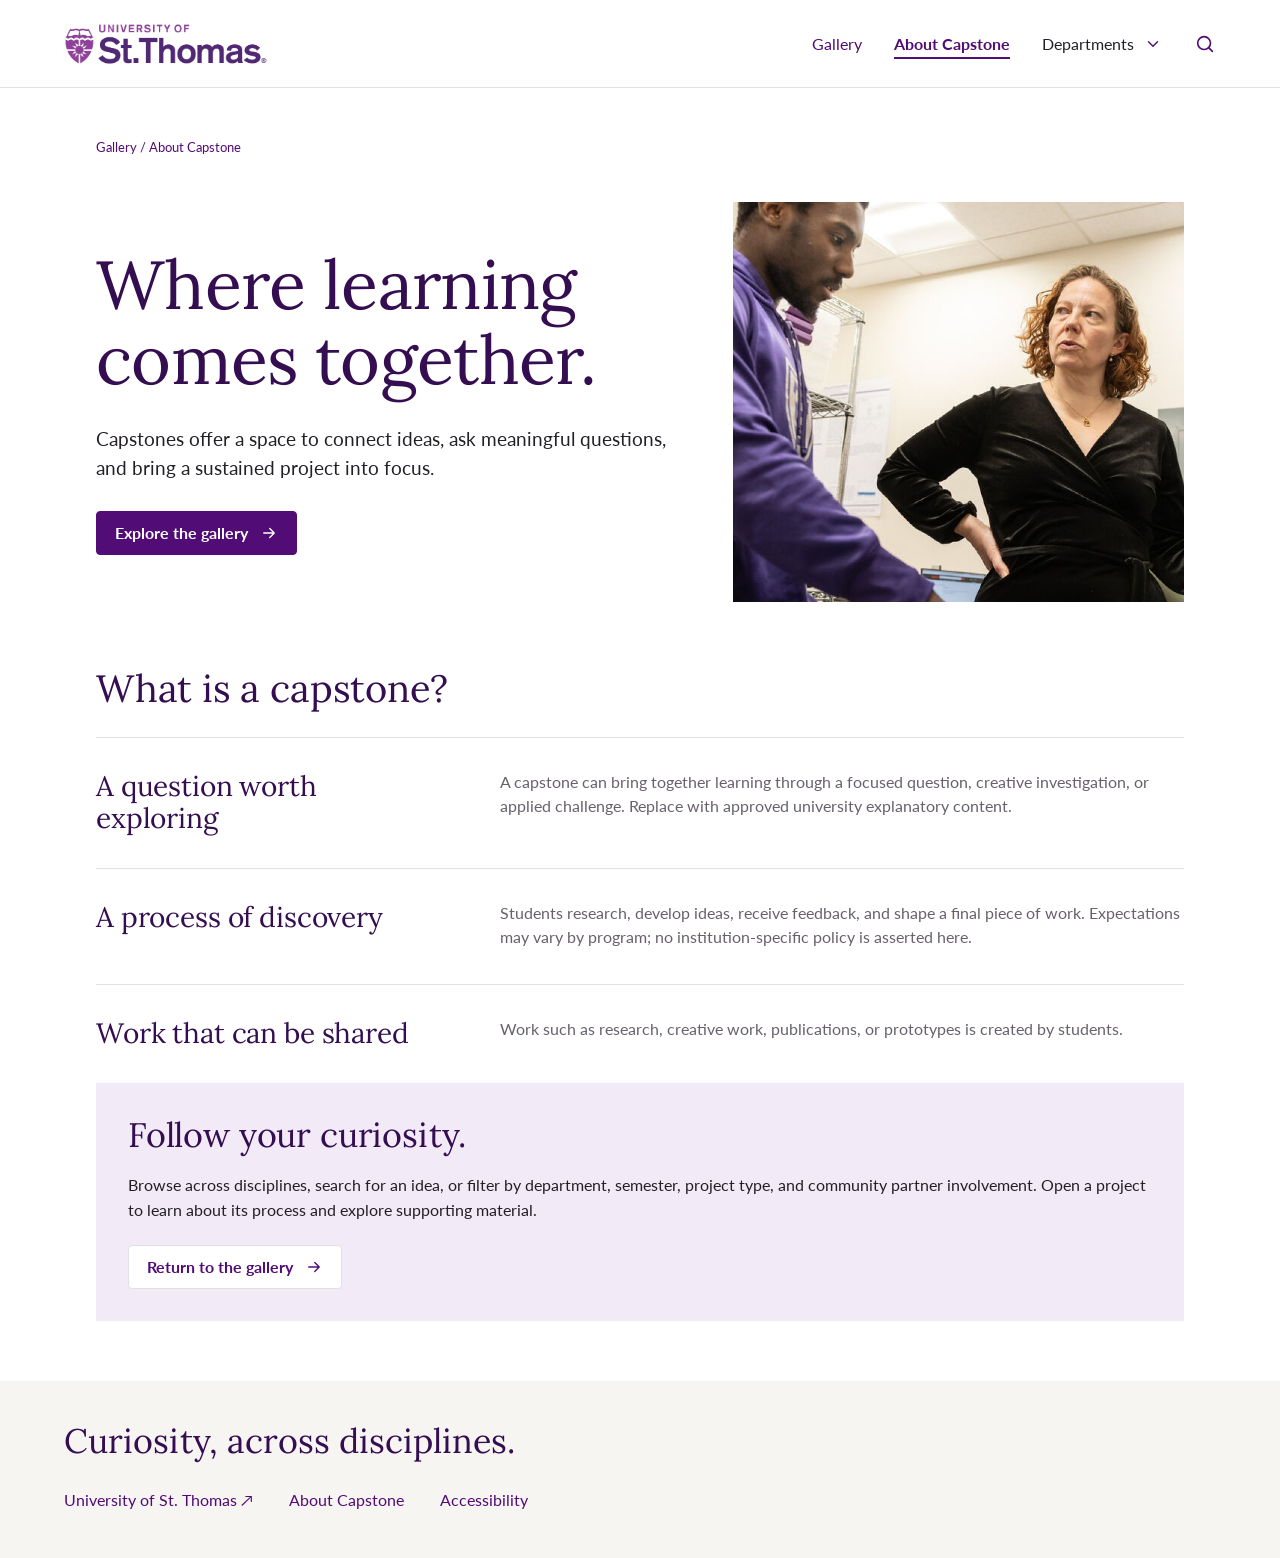
==== about.html @ 4a7b5af1 "Move site files to the top of the repo" ====
<!doctype html>
<html lang="en">
<head>
  <meta charset="utf-8">
  <meta name="viewport" content="width=device-width, initial-scale=1">
  <title>About Capstone · University of St. Thomas</title>
  <meta name="description" content="Explore student capstone work at the University of St. Thomas.">
  <link rel="preconnect" href="https://fonts.googleapis.com">
  <link rel="preconnect" href="https://fonts.gstatic.com" crossorigin>
  <link href="https://fonts.googleapis.com/css2?family=Lato:wght@400;700&family=Lora:wght@400;500&display=swap" rel="stylesheet">
  <link rel="stylesheet" href="css/style.css">
</head>
<body data-page="about">
  <a class="skip-link" href="#main">Skip to content</a>

  <header class="site-header">
    <div class="container header-inner">
      <a class="brand" href="index.html" aria-label="Capstone Gallery home">
        <img src="images/ust-logo.png" alt="University of St. Thomas">
      </a>
      <nav class="site-nav" aria-label="Main">
        <a href="index.html">Gallery</a>
        <a href="about.html" class="nav-about" aria-current="page">About Capstone</a>
        <div class="menu-wrap dept-menu">
          <button type="button" class="dept-toggle" aria-expanded="false" aria-haspopup="true">Departments
            <svg viewBox="0 0 24 24" aria-hidden="true"><path d="M6 9l6 6 6-6"/></svg></button>
          <ul class="menu dept-list" hidden></ul>
        </div>
        <a class="nav-search" href="search.html" aria-label="Search projects">
          <svg viewBox="0 0 24 24" aria-hidden="true"><circle cx="11" cy="11" r="7"/><path d="M20 20l-4-4"/></svg></a>
      </nav>
    </div>
  </header>

  <main id="main" class="container about">
    <p class="crumbs"><a href="index.html">Gallery</a> / About Capstone</p>

    <section class="about-hero">
      <div>
        <h1>Where learning comes together.</h1>
        <p class="lead">Capstones offer a space to connect ideas, ask meaningful questions, and bring a sustained project into focus.</p>
        <a class="btn btn-primary" href="index.html#main">Explore the gallery <svg viewBox="0 0 24 24" aria-hidden="true"><path d="M5 12h14M13 6l6 6-6 6"/></svg></a>
      </div>
      <img src="images/sample-dialogue.jpg" alt="A student and a professor talking in a lab">
    </section>

    <section class="what">
      <h2>What is a capstone?</h2>
      <div class="what-row">
        <h3>A question worth exploring</h3>
        <p>A capstone can bring together learning through a focused question, creative investigation, or applied challenge. Replace with approved university explanatory content.</p>
      </div>
      <div class="what-row">
        <h3>A process of discovery</h3>
        <p>Students research, develop ideas, receive feedback, and shape a final piece of work. Expectations may vary by program; no institution-specific policy is asserted here.</p>
      </div>
      <div class="what-row">
        <h3>Work that can be shared</h3>
        <p>Work such as research, creative work, publications, or prototypes is created by students.</p>
      </div>
    </section>

    <section class="callout">
      <h2>Follow your curiosity.</h2>
      <p>Browse across disciplines, search for an idea, or filter by department, semester, project type, and community partner involvement. Open a project to learn about its process and explore supporting material.</p>
      <a class="btn" href="index.html#main">Return to the gallery <svg viewBox="0 0 24 24" aria-hidden="true"><path d="M5 12h14M13 6l6 6-6 6"/></svg></a>
    </section>
  </main>


  <footer class="site-footer">
    <div class="container">
      <p class="footer-title">Curiosity, across disciplines.</p>
      <nav class="footer-links" aria-label="Footer">
        <a href="https://www.stthomas.edu/" target="_blank" rel="noopener">University of St. Thomas ↗</a>
        <a href="about.html">About Capstone</a>
        <a href="https://www.stthomas.edu/accessibility/" target="_blank" rel="noopener">Accessibility</a>
      </nav>
    </div>
  </footer>

  <script src="js/main.js"></script>
</body>
</html>
---- css/style.css ----
/* ==========================================================
   Capstone Gallery — styles (matches the design mockups)
   Colors and fonts are set here. Swap for official UST
   values from University Marketing when you have them.
   ========================================================== */
:root {
  --purple: #510C76;        /* links, buttons, labels */
  --deep: #340E51;          /* headings + dark art cards */
  --ink: #242027;           /* body text */
  --muted: #68616C;         /* secondary text */
  --line: #E4DFE7;          /* borders */
  --lavender: #F2EAF6;
  --mist: #DBE6E8;
  --cream: #F7F5F2;         /* footer, filter panel, cream cards */
  --orange: #D96941;
  --white: #FFFFFF;
  --serif: "Lora", Georgia, "Times New Roman", serif;
  --sans: "Lato", "Helvetica Neue", Arial, sans-serif;
}

* { box-sizing: border-box; }
html { scroll-behavior: smooth; }
body { margin: 0; font-family: var(--sans); font-size: 16px; line-height: 1.5; color: var(--ink); background: var(--white); }
img { max-width: 100%; display: block; }
a { color: var(--purple); }
button { font: inherit; }
svg { width: 20px; height: 20px; fill: none; stroke: currentColor; stroke-width: 1.8; stroke-linecap: round; stroke-linejoin: round; flex: none; }
:focus-visible { outline: 2px solid var(--purple); outline-offset: 2px; }
[hidden] { display: none !important; }
.container { max-width: 1440px; margin: 0 auto; padding-inline: 64px; }
.sr-only { position: absolute; width: 1px; height: 1px; overflow: hidden; clip: rect(0 0 0 0); white-space: nowrap; }
.skip-link { position: absolute; left: -999px; top: 8px; background: var(--white); padding: 8px 12px; z-index: 100; }
.skip-link:focus { left: 8px; }
h1, h2, h3 { font-family: var(--serif); font-weight: 400; color: var(--deep); letter-spacing: -0.005em; }

/* ---------- Buttons ---------- */
.btn {
  display: inline-flex; align-items: center; justify-content: center; gap: 12px; height: 44px; padding: 0 18px;
  font-size: 16px; font-weight: 700; color: var(--purple); background: var(--white);
  border: 1px solid var(--line); border-radius: 4px; cursor: pointer; text-decoration: none; white-space: nowrap;
}
.btn:hover { border-color: var(--purple); }
.btn-primary, .btn[aria-expanded="true"] { background: var(--purple); border-color: var(--purple); color: var(--white); }
.btn-primary:hover { background: var(--deep); }

/* ---------- Header ---------- */
.site-header { background: var(--white); border-bottom: 1px solid var(--line); position: relative; z-index: 30; }
.header-inner { display: flex; align-items: center; justify-content: space-between; gap: 24px; height: 87px; }
.brand img { height: 42px; width: auto; }
.site-nav { display: flex; align-items: center; gap: 32px; font-size: 16px; }
.site-nav > a { text-decoration: none; color: var(--purple); }
.site-nav > a[aria-current="page"] { font-weight: 700; text-decoration: underline; text-decoration-thickness: 1.5px; text-underline-offset: 7px; }
.dept-toggle { background: none; border: 0; padding: 0; color: var(--ink); cursor: pointer; display: inline-flex; align-items: center; gap: 10px; }
.dept-toggle svg { width: 18px; height: 18px; color: var(--purple); }
.nav-search { display: inline-flex; color: var(--purple); }
.nav-search svg { width: 22px; height: 22px; }

/* Shared dropdown list (header Departments + filter menus) */
.menu-wrap, .dropdown { position: relative; }
.menu {
  position: absolute; top: calc(100% + 8px); left: 0; min-width: 100%; z-index: 40; margin: 0; padding: 4px;
  list-style: none; background: var(--white); border: 1px solid var(--line); border-radius: 4px;
  box-shadow: 0 8px 24px rgba(36, 32, 39, .08);
}
.dept-menu .menu { left: auto; right: 0; min-width: 220px; }
.menu a, .menu button {
  display: flex; justify-content: space-between; align-items: center; gap: 12px; width: 100%;
  padding: 8px 12px; border: 0; border-radius: 3px; background: none; text-align: left;
  font-size: 16px; color: var(--ink); text-decoration: none; cursor: pointer; white-space: nowrap;
}
.menu a:hover, .menu button:hover { background: var(--cream); }
.menu [aria-selected="true"] { background: var(--lavender); color: var(--purple); font-weight: 700; }
.menu svg { width: 18px; height: 18px; visibility: hidden; }
.menu [aria-selected="true"] svg { visibility: visible; }
[data-align="right"] .menu { left: auto; right: 0; }

/* Dropdown button */
.dd-btn {
  display: flex; align-items: center; justify-content: space-between; gap: 12px; width: 100%; height: 46px; padding: 0 12px;
  font-size: 16px; color: var(--ink); background: var(--white); border: 1px solid var(--line); border-radius: 4px; cursor: pointer; text-align: left;
}
.dd-btn svg { width: 18px; height: 18px; color: var(--purple); transition: transform .15s; }
.dd-btn[aria-expanded="true"] { border-color: var(--purple); box-shadow: 0 0 0 1px var(--purple); }
.dd-btn[aria-expanded="true"] svg { transform: rotate(180deg); }
.dropdown-btn .dd-btn { height: 44px; padding: 0 18px; gap: 26px; font-weight: 700; color: var(--purple); width: auto; }
.dropdown-btn .dd-btn[aria-expanded="true"] { box-shadow: none; }
.dropdown-btn .menu { min-width: 180px; }

/* ---------- Hero ---------- */
.hero { background: #2a1b2e url("../images/hero-campus.jpg") center / cover no-repeat; color: var(--white); }
.hero .container { height: 583px; display: flex; align-items: center; }
.hero-text { padding-left: 32px; padding-top: 8px; }
.eyebrow { margin: 0 0 18px; font-size: 13px; font-weight: 700; letter-spacing: .02em; text-transform: uppercase; }
.hero h1 { margin: 0; color: var(--white); font-size: 80px; line-height: 1.13; letter-spacing: -0.01em; max-width: 520px; }
.hero-sub { margin: 30px 0 34px; max-width: 800px; font-size: 19px; line-height: 1.55; }
.hero-link { display: inline-flex; align-items: center; gap: 16px; color: var(--white); font-size: 15px; font-weight: 700; text-decoration: none; }
.hero-link svg { width: 18px; height: 18px; }

/* ---------- Explore the work / toolbar ---------- */
.work { padding-top: 46px; padding-bottom: 56px; }
.work-head { display: flex; justify-content: space-between; align-items: baseline; gap: 16px; }
.work-head h2 { margin: 0; font-size: 46px; line-height: 1.2; }
.count { margin: 0; color: var(--muted); font-size: 14px; }
.toolbar { display: flex; gap: 12px; margin-top: 28px; align-items: center; }
.search {
  flex: 1; display: flex; align-items: center; gap: 14px; height: 48px; padding: 0 16px;
  border: 1px solid var(--line); border-radius: 4px; color: var(--deep);
}
.search svg { width: 20px; height: 20px; }
.search input { flex: 1; min-width: 0; border: 0; outline: none; background: transparent; font: inherit; font-size: 16px; color: var(--ink); }
.search input::placeholder { color: var(--muted); }
.search input::-webkit-search-cancel-button { display: none; }
.search:focus-within, .search.has-value { border: 2px solid var(--purple); padding: 0 15px; }
.search-clear { display: inline-flex; background: none; border: 0; padding: 4px; color: var(--purple); cursor: pointer; }
.search-clear svg { width: 18px; height: 18px; stroke-width: 2.2; }
.toolbar .btn svg { width: 22px; height: 22px; }

.chips { display: flex; flex-wrap: wrap; gap: 12px; margin-top: 28px; }
.chip {
  height: 44px; padding: 0 17px; font-size: 16px; font-weight: 700; color: var(--purple);
  background: var(--white); border: 1px solid var(--line); border-radius: 4px; cursor: pointer;
}
.chip:hover { border-color: var(--purple); }
.chip[aria-pressed="true"] { background: var(--purple); border-color: var(--purple); color: var(--white); }

/* ---------- Masonry cards ---------- */
.masonry { display: flex; gap: 24px; align-items: flex-start; margin-top: 28px; }
.m-col { flex: 1; min-width: 0; display: flex; flex-direction: column; gap: 30px; }
.masonry > .empty { flex: 1; }
.card { display: block; position: relative; color: inherit; text-decoration: none; cursor: pointer; }
.cover { position: relative; border-radius: 12px; overflow: hidden; background: var(--cream); }
.cover > img { width: 100%; height: 100%; object-fit: cover; object-position: 40% center; }
.card .cover[style] > img { position: absolute; inset: 0; }
.card:hover .cover > img { filter: brightness(1.03); }
.card-view {
  position: absolute; left: 18px; bottom: 18px; display: inline-flex; align-items: center; gap: 18px;
  padding: 10px 12px; background: var(--white); border-radius: 6px; color: var(--purple); font-size: 15px; font-weight: 700;
  opacity: 0; transition: opacity .15s ease;
}
.card-view svg { width: 18px; height: 18px; stroke-width: 2.2; }
.card:hover .card-view, .card:focus-visible .card-view { opacity: 1; }
.card-label { margin: 15px 0 0; font-size: 11.5px; font-weight: 700; text-transform: uppercase; color: var(--purple); letter-spacing: .01em; line-height: 1.3; }
.card-title { margin: 3px 0 0; font-family: var(--sans); font-size: 17.5px; font-weight: 700; color: var(--ink); line-height: 1.3; letter-spacing: 0; }
.card-meta { margin: 4px 0 0; font-size: 14.5px; color: var(--muted); }

/* Placeholder artwork (used when a project has no image) */
.art { position: absolute; inset: 0; padding: 28px 26px 22px; display: flex; flex-direction: column; color: var(--deep); }
.art-note { font-size: 10px; line-height: 1.3; text-transform: uppercase; letter-spacing: .01em; }
.art-text { margin-top: 34px; font-family: var(--serif); font-size: 36px; line-height: 1.07; white-space: pre-line; letter-spacing: -0.01em; }
.art-shapes { margin-top: auto; display: flex; align-items: center; gap: 12px; }
.art-foot { margin-top: 22px; }
.art-mist { background: var(--mist); }
.art-mist .art-shapes span { border: 1.3px solid var(--purple); border-radius: 50%; width: 50px; height: 50px; }
.art-mist .art-shapes span:nth-child(2) { width: 74px; height: 74px; }
.art-mist .art-shapes span:nth-child(3) { width: 42px; height: 42px; }
.art-lavender { background: var(--lavender); }
.art-lavender .art-shapes span { background: var(--purple); border-radius: 50%; width: 118px; height: 118px; }
.art-lavender.art-short .art-shapes span { width: 84px; height: 84px; }
.art-lavender .art-shapes span + span { display: none; }
.art-deep { background: var(--deep); color: var(--white); }
.art-deep .art-text { font-size: 31px; letter-spacing: -0.015em; }
.art-deep .art-shapes span { border: 1.3px solid rgba(255, 255, 255, .9); border-radius: 4px; width: 52px; height: 60px; }
.art-cream { background: var(--cream); }
.art-cream .art-shapes { margin-bottom: 26px; }
.art-cream .art-shapes span { flex: 1; height: 2px; background: var(--orange); }
.art-cream .art-shapes span + span { display: none; }
/* smaller art (closer look thumbnails) */
.art-sm { padding: 14px 14px 12px; }
.art-sm .art-note { font-size: 7.5px; }
.art-sm .art-text { margin-top: 14px; font-size: 18px; }
.art-sm .art-foot { margin-top: 10px; }
.art-sm.art-mist .art-shapes span { width: 26px; height: 26px; }
.art-sm.art-mist .art-shapes span:nth-child(2) { width: 38px; height: 38px; }
.art-sm.art-mist .art-shapes span:nth-child(3) { width: 22px; height: 22px; }
.art-sm.art-lavender .art-shapes span { width: 56px; height: 56px; }
.art-sm.art-deep .art-text { font-size: 18px; }
.art-sm.art-deep .art-shapes { gap: 8px; }
.art-sm.art-deep .art-shapes span { width: 26px; height: 30px; }
.art-sm.art-cream .art-shapes { margin-bottom: 12px; }

.empty { text-align: center; padding: 56px 20px; border: 1px dashed var(--line); border-radius: 12px; color: var(--muted); }
.empty p { margin: 0 0 16px; }
.more-wrap { text-align: center; margin-top: 56px; }
.more-wrap svg { width: 20px; height: 20px; }

/* ---------- Search page ---------- */
.search-page { padding-top: 54px; }
.search-head { display: flex; align-items: baseline; gap: 0; }
.search-head h1 { margin: 0; font-size: 48px; line-height: 1.2; width: 656px; flex: none; }
.crumbs-inline { margin: 0; font-size: 14px; color: var(--muted); }
.crumbs-inline a { color: var(--muted); text-decoration: none; }
.crumbs-inline a:hover { color: var(--purple); }
.search-page .toolbar { margin-top: 26px; }
.search-lg { height: 48px; }
.filters { margin-top: 24px; padding: 24px 24px 24px; background: var(--cream); border-radius: 10px; }
.filters-title { margin: 0 0 22px; font-size: 15px; font-weight: 700; }
.filters-grid { display: grid; grid-template-columns: repeat(5, 1fr); gap: 18px; }
.field { display: grid; gap: 6px; align-content: start; }
.field-label { font-size: 13px; font-weight: 700; }
.filters .menu { position: static; margin-top: 20px; box-shadow: none; }

.active-filters { display: flex; flex-wrap: wrap; gap: 10px; align-items: center; margin-top: 24px; }
.active-filters:empty { display: none; }
.pill {
  display: inline-flex; align-items: center; gap: 14px; height: 34px; padding: 0 12px;
  background: var(--lavender); color: var(--purple); border: 0; border-radius: 999px; font-size: 15px; cursor: pointer;
}
.pill svg { width: 15px; height: 15px; stroke-width: 2.4; }
.clear-all { background: none; border: 0; padding: 0 0 0 0; color: var(--purple); font-size: 15px; font-weight: 700; text-decoration: underline; text-underline-offset: 3px; cursor: pointer; }
.results-head { display: flex; justify-content: space-between; align-items: baseline; gap: 16px; margin-top: 30px; }
.results-count { margin: 0; font-size: 15px; font-weight: 700; color: var(--ink); }
.results-order { margin: 0; font-size: 14px; color: var(--muted); }
.note { margin: 24px 0 0; font-size: 14px; color: var(--muted); }
.note:empty { display: none; }
.search-page .masonry { margin-top: 22px; }

/* ---------- Project detail (popup) ---------- */
.modal {
  width: min(960px, calc(100% - 32px)); max-width: none; max-height: calc(100% - 72px); margin: 72px auto 0;
  padding: 0; border: 0; border-radius: 12px; color: var(--ink); overflow-y: auto;
}
.modal::backdrop { background: rgba(25, 18, 30, .7); }
.m-top {
  position: sticky; top: 0; z-index: 2; display: flex; justify-content: space-between; align-items: center;
  height: 68px; padding: 0 32px; background: var(--white); border-bottom: 1px solid var(--line);
}
.m-crumb { font-size: 13px; font-weight: 700; text-transform: uppercase; color: var(--purple); letter-spacing: .01em; }
.m-top .btn svg { width: 18px; height: 18px; stroke-width: 2; }
.m-head { display: grid; grid-template-columns: 360px 1fr; min-height: 350px; }
.m-head .cover { border-radius: 0; height: 100%; min-height: 350px; }
.m-intro { padding: 72px 40px 40px; }
.m-label { margin: 0; font-size: 12px; font-weight: 700; text-transform: uppercase; color: var(--purple); }
.m-intro h1 { margin: 18px 0 26px; font-size: 48px; line-height: 1.12; }
.m-summary { margin: 0; font-size: 18px; line-height: 1.45; color: var(--muted); }
.m-body { padding: 40px 40px 40px; }
.credits { padding: 20px 20px 18px; background: var(--cream); border-radius: 4px; color: var(--muted); font-size: 15px; line-height: 1.35; }
.credits strong { display: block; margin-bottom: 12px; color: var(--ink); font-size: 15px; }
.credits p { margin: 0; }
.credits small { display: block; margin-top: 12px; font-size: 12px; }
.m-body h2 { margin: 30px 0 8px; font-size: 30px; line-height: 1.2; }
.m-body > p { margin: 0; font-size: 17px; line-height: 1.42; }
.closer { display: grid; grid-template-columns: 1fr 1fr; gap: 20px; margin-top: 14px; }
.closer .cover { border-radius: 0; aspect-ratio: 430 / 205; }
.m-rule { border: 0; border-top: 1px solid var(--line); margin: 30px 0 0; }
.links { list-style: none; margin: 10px 0 0; padding: 0; }
.links a { display: flex; justify-content: space-between; align-items: center; padding: 12px 0; font-size: 16px; font-weight: 700; text-decoration: none; }
.links a span { text-decoration: underline; text-underline-offset: 3px; }
.links svg { width: 18px; height: 18px; stroke-width: 2.2; }
.m-body > p.m-small { margin: 14px 0 0; font-size: 13px; color: var(--muted); }
.m-body > p.m-small + p.m-small { margin-top: 26px; }
.m-back { margin-top: 16px; height: 44px; }
.m-back svg { width: 18px; height: 18px; }

/* ---------- About page ---------- */
.about { max-width: 1440px; padding-inline: 96px; padding-top: 50px; padding-bottom: 60px; }
.crumbs { margin: 0; font-size: 13px; color: var(--purple); }
.crumbs a { text-decoration: none; }
.about-hero { display: grid; grid-template-columns: 1fr 451px; gap: 56px; align-items: center; margin-top: 44px; }
.about-hero h1 { margin: 0; max-width: 560px; font-size: 68px; line-height: 1.1; letter-spacing: -0.01em; }
.about-hero .lead { margin: 26px 0 28px; font-size: 19px; line-height: 1.55; max-width: 700px; }
.about-hero img { width: 100%; aspect-ratio: 451 / 400; object-fit: cover; }
.about-hero .btn svg { width: 18px; height: 18px; }
.what { margin-top: 64px; }
.what h2 { margin: 0 0 26px; font-size: 38px; line-height: 1.2; }
.what-row { display: grid; grid-template-columns: 404px 1fr; border-top: 1px solid var(--line); padding: 32px 0 34px; }
.what-row h3 { margin: 0; font-size: 28px; line-height: 1.15; max-width: 340px; }
.what-row p { margin: 0; font-size: 15.5px; line-height: 1.55; color: var(--muted); }
.callout { margin-top: 0; padding: 32px 32px 32px; background: var(--lavender); }
.callout h2 { margin: 0 0 18px; font-size: 34px; line-height: 1.2; }
.callout p { margin: 0 0 22px; font-size: 16px; line-height: 1.55; max-width: 1100px; }
.callout .btn svg { width: 18px; height: 18px; }

/* ---------- Footer ---------- */
.site-footer { background: var(--cream); }
.site-footer .container { padding-top: 40px; padding-bottom: 46px; }
.footer-title { margin: 0 0 26px; font-family: var(--serif); font-size: 34px; line-height: 1.2; color: var(--deep); }
.footer-links { display: flex; flex-wrap: wrap; gap: 36px; }
.footer-links a { font-size: 16px; text-decoration: none; }
.footer-links a:hover { text-decoration: underline; }

/* ---------- Smaller screens ---------- */
@media (max-width: 1100px) {
  .filters-grid { grid-template-columns: repeat(3, 1fr); }
  .search-head { flex-wrap: wrap; gap: 8px; }
  .search-head h1 { width: auto; }
}
@media (max-width: 900px) {
  .container, .about { padding-inline: 24px; }
  .hero-text { padding-left: 0; }
  .hero h1 { font-size: 56px; }
  .about-hero { grid-template-columns: 1fr; gap: 28px; }
  .about-hero h1 { font-size: 48px; }
  .what-row { grid-template-columns: 1fr; gap: 10px; }
  .m-head { grid-template-columns: 1fr; }
  .m-head .cover { min-height: 280px; }
  .m-intro { padding: 32px 24px 8px; }
  .m-body { padding: 24px; }
}
@media (max-width: 640px) {
  .header-inner { height: auto; padding-block: 14px; flex-wrap: wrap; gap: 12px; }
  .brand img { height: 36px; }
  .site-nav { gap: 14px; font-size: 14px; flex-wrap: nowrap; }
  .dept-toggle { gap: 4px; }
  .work-head { flex-direction: column; gap: 6px; }
  .hero { background-position: 30% center; }
  .hero .container { height: auto; padding-block: 72px 56px; background: linear-gradient(90deg, rgba(30,22,44,.55), rgba(30,22,44,.15)); }
  .hero h1 { font-size: 44px; }
  .hero-sub { font-size: 17px; }
  .work-head h2, .search-head h1 { font-size: 34px; }
  .toolbar { flex-wrap: wrap; }
  .search { flex-basis: 100%; }
  .filters-grid { grid-template-columns: 1fr; }
  .m-intro h1 { font-size: 34px; }
  .m-top { padding: 0 16px; }
  .modal { margin-top: 24px; max-height: calc(100% - 24px); }
  .toolbar .btn, .dropdown-btn .dd-btn { padding: 0 14px; gap: 10px; }
  .closer { grid-template-columns: 1fr; }
  .footer-links { gap: 20px; }
}
@media (prefers-reduced-motion: reduce) { html { scroll-behavior: auto; } * { transition: none !important; } }
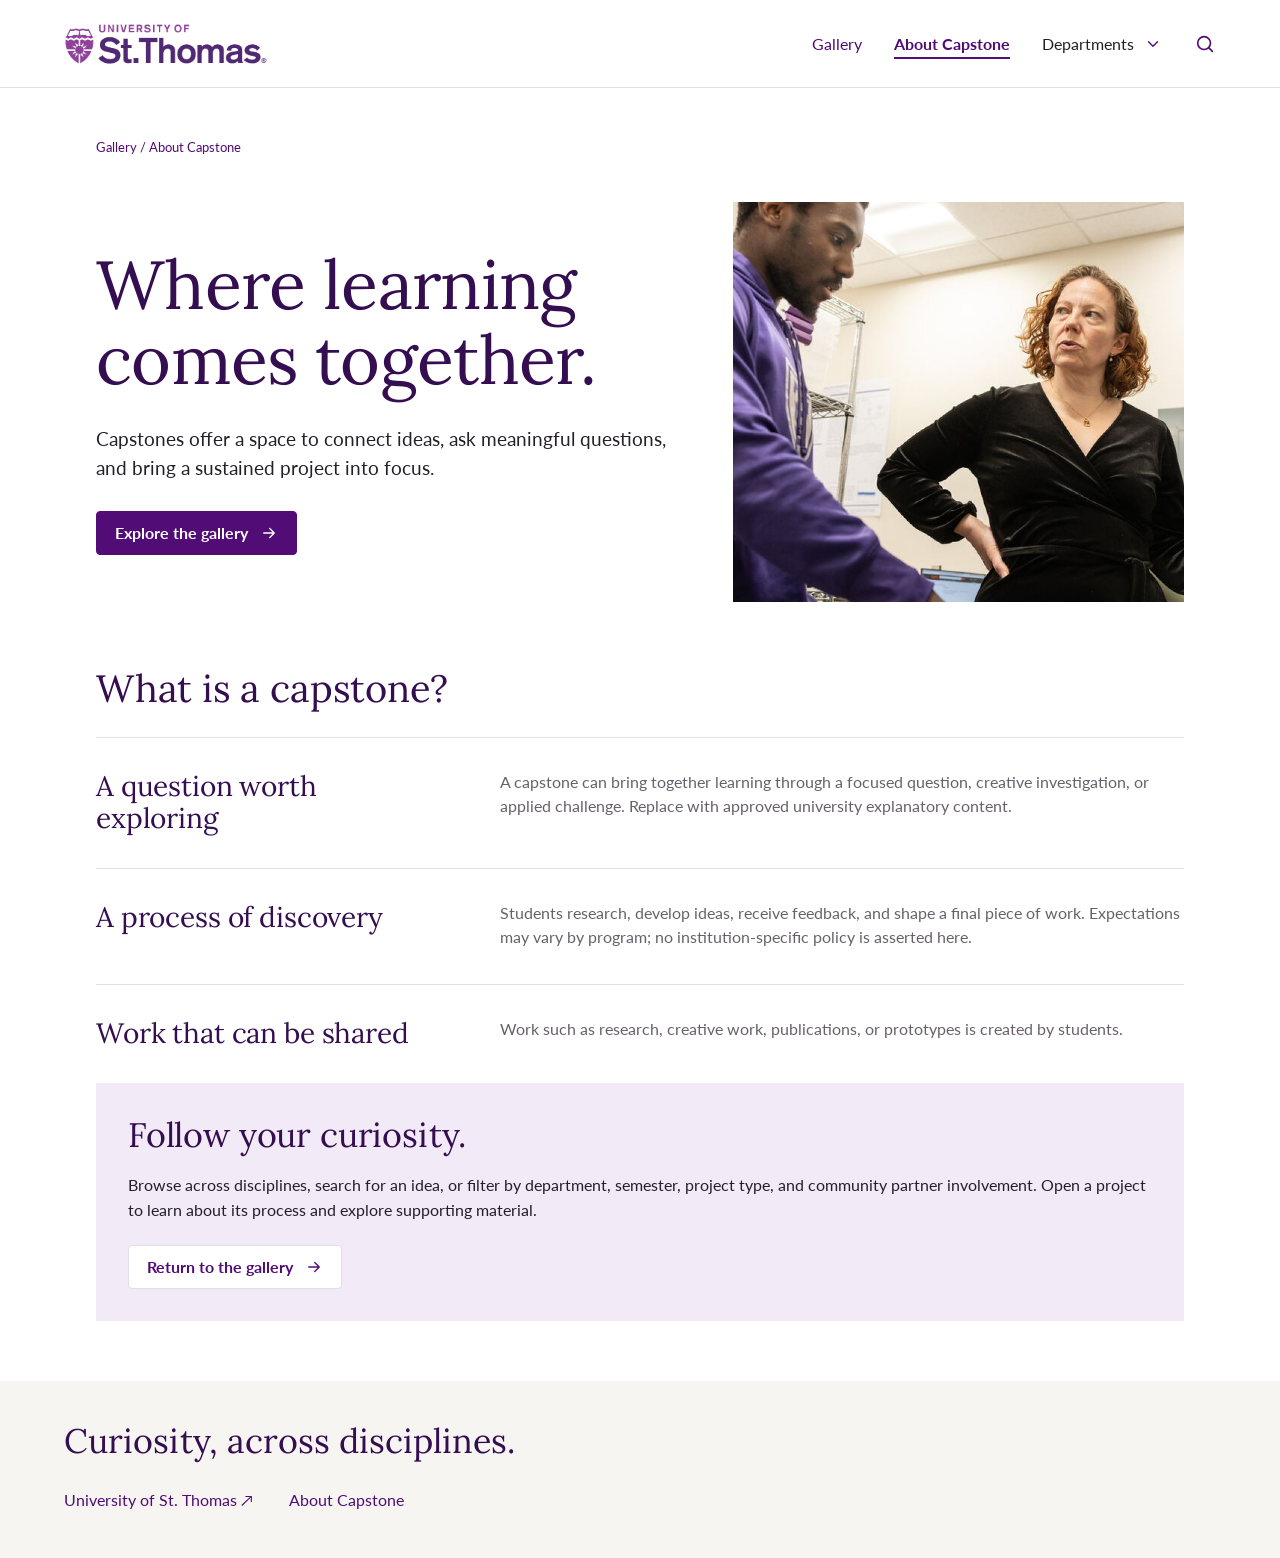
==== commit cd9f1ca9: "Logo links to stthomad.edu, remove Accessibility link, unbracket sample departments" ====
--- a/about.html
+++ b/about.html
@@ -15,7 +15,7 @@
 
   <header class="site-header">
     <div class="container header-inner">
-      <a class="brand" href="index.html" aria-label="Capstone Gallery home">
+      <a class="brand" href="https://www.stthomas.edu/" target="_blank" rel="noopener" aria-label="University of St. Thomas website (opens in a new tab)">
         <img src="images/ust-logo.png" alt="University of St. Thomas">
       </a>
       <nav class="site-nav" aria-label="Main">
@@ -74,7 +74,6 @@
       <nav class="footer-links" aria-label="Footer">
         <a href="https://www.stthomas.edu/" target="_blank" rel="noopener">University of St. Thomas ↗</a>
         <a href="about.html">About Capstone</a>
-        <a href="https://www.stthomas.edu/accessibility/" target="_blank" rel="noopener">Accessibility</a>
       </nav>
     </div>
   </footer>
--- a/css/style.css
+++ b/css/style.css
@@ -1,7 +1,6 @@
 /* ==========================================================
    Capstone Gallery — styles (matches the design mockups)
-   Colors and fonts are set here. Swap for official UST
-   values from University Marketing when you have them.
+   Colors and fonts are set here.
    ========================================================== */
 :root {
   --purple: #510C76;        /* links, buttons, labels */
@@ -226,7 +225,9 @@
 }
 .m-crumb { font-size: 13px; font-weight: 700; text-transform: uppercase; color: var(--purple); letter-spacing: .01em; }
 .m-top .btn svg { width: 18px; height: 18px; stroke-width: 2; }
-.m-head { display: grid; grid-template-columns: 360px 1fr; min-height: 350px; }
+.m-head { display: grid; grid-template-columns: 360px minmax(0, 1fr); min-height: 350px; }
+/* Long words or links in project text wrap instead of spilling past the margins */
+.m-intro, .m-body, .card-title, .card-meta, .m-crumb { min-width: 0; overflow-wrap: anywhere; }
 .m-head .cover { border-radius: 0; height: 100%; min-height: 350px; }
 .m-intro { padding: 72px 40px 40px; }
 .m-label { margin: 0; font-size: 12px; font-weight: 700; text-transform: uppercase; color: var(--purple); }
